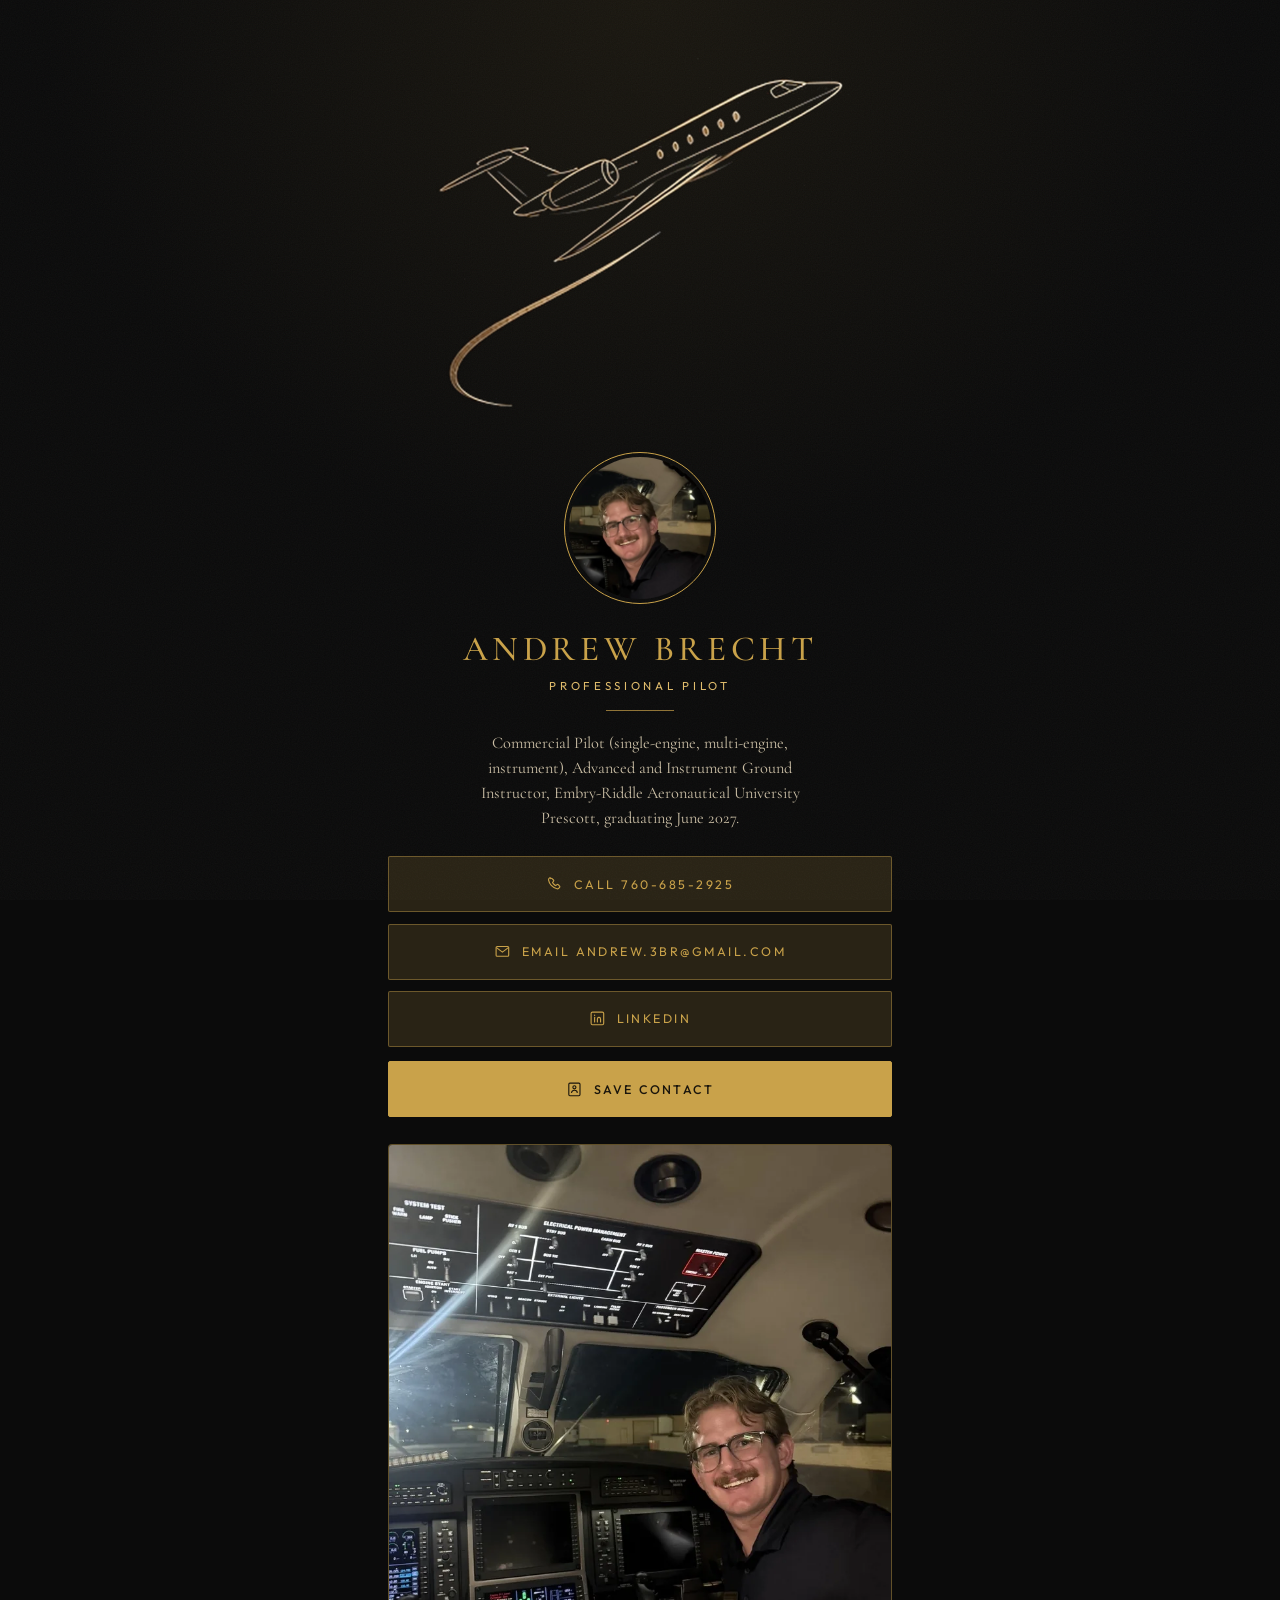
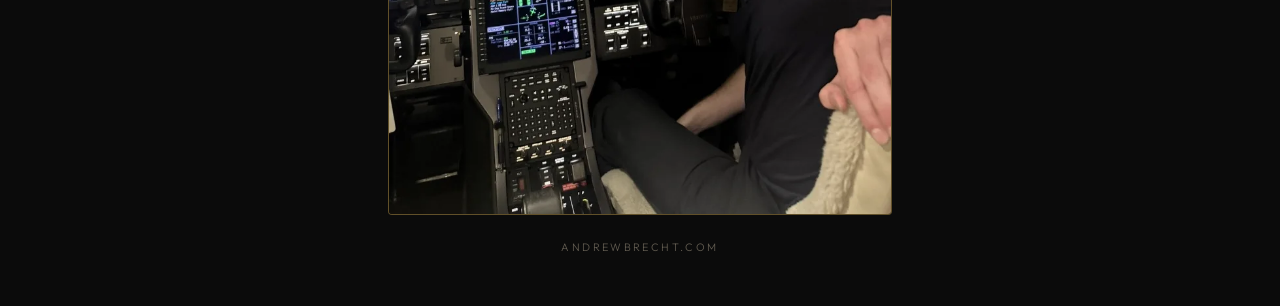
==== index.html @ b58d919c "Add site files" ====
<!DOCTYPE html>
<html lang="en">
<head>
  <meta charset="utf-8">
  <meta name="viewport" content="width=device-width, initial-scale=1, viewport-fit=cover">
  <meta name="theme-color" content="#0b0b0b">
  <meta name="color-scheme" content="dark">
  <meta name="description" content="Andrew Brecht, Professional Pilot. Call, email, or save contact.">
  <title>Andrew Brecht · Professional Pilot</title>
  <link rel="stylesheet" href="styles.css">
</head>
<body>
  <main class="page">
    <picture class="mark">
      <source type="image/webp" srcset="logo-jet-card.webp">
      <img src="logo-jet-card.png" width="1280" height="1072" alt="Business jet with a contrail">
    </picture>

    <figure class="portrait">
      <picture>
        <source type="image/webp" srcset="portrait.webp">
        <img src="portrait.jpg" alt="Andrew Brecht" width="600" height="600">
      </picture>
    </figure>

    <header class="identity">
      <h1 class="name">Andrew Brecht</h1>
      <p class="title">Professional Pilot</p>
      <hr class="rule">
    </header>

    <p class="bio">Commercial Pilot (single-engine, multi-engine, instrument), Advanced and Instrument Ground Instructor, Embry-Riddle Aeronautical University Prescott, graduating June 2027.</p>

    <ul class="actions">
      <li>
        <a class="btn" href="tel:+17606852925">
          <svg viewBox="0 0 24 24" aria-hidden="true">
            <path d="M6.8 3.7c.5-.5 1.4-.5 1.9 0l2 2c.5.5.5 1.3.1 1.8L9.4 9.2c.2.4.8 1.4 1.9 2.6 1.1 1.1 2.1 1.7 2.6 1.9l1.7-1.4c.5-.4 1.3-.4 1.8.1l2 2c.5.5.5 1.4 0 1.9l-1.3 1.3c-.6.6-1.5.9-2.4.7-2.2-.4-5.3-2-8.2-4.9S4.1 8.1 3.7 5.9c-.2-.9.1-1.8.7-2.4l1.4-1.3Z"/>
          </svg>
          Call 760-685-2925
        </a>
      </li>
      <li>
        <a class="btn" href="mailto:andrew.3br@gmail.com">
          <svg viewBox="0 0 24 24" aria-hidden="true">
            <rect x="3" y="5" width="18" height="14" rx="1.6"/>
            <path d="m4 7 8 6 8-6"/>
          </svg>
          Email andrew.3br@gmail.com
        </a>
      </li>
      <li>
        <a class="btn" href="https://www.linkedin.com/in/andrewjbrecht" target="_blank" rel="noopener noreferrer">
          <svg viewBox="0 0 24 24" aria-hidden="true">
            <rect x="3" y="3" width="18" height="18" rx="2"/>
            <circle cx="8" cy="7.5" r="0.95" fill="currentColor" stroke="none"/>
            <path d="M8 10.5V17"/>
            <path d="M12 17v-4.2c0-1.3.9-2.3 2.2-2.3 1.3 0 2.3 1 2.3 2.3V17"/>
          </svg>
          LinkedIn
        </a>
      </li>
      <li>
        <a class="btn btn-primary" href="andrew-brecht.vcf" download="andrew-brecht.vcf">
          <svg viewBox="0 0 24 24" aria-hidden="true">
            <rect x="4" y="3" width="16" height="18" rx="1.6"/>
            <circle cx="12" cy="9" r="2.2"/>
            <path d="M8 16.5c0-1.8 1.8-3.2 4-3.2s4 1.4 4 3.2"/>
          </svg>
          Save contact
        </a>
      </li>
      <!-- Download resume — add resume.pdf to this folder, then uncomment:
      <li>
        <a class="btn" href="resume.pdf">Download resume</a>
      </li>
      -->
    </ul>

    <section class="feature" aria-label="Photos of Andrew Brecht">
      <figure>
        <picture>
          <source type="image/webp" srcset="feature.webp">
          <img src="feature.jpg" alt="Andrew Brecht in the cockpit of a business jet" width="768" height="1024" loading="lazy">
        </picture>
      </figure>
    </section>

    <p class="site-foot">andrewbrecht.com</p>
  </main>
</body>
</html>
---- styles.css ----
/* Andrew Brecht — personal contact page
   Matte black + metallic gold, to match the metal business card. */

:root {
  --black: #0b0b0b;
  --black-soft: #141414;
  --gold: #c9a24a;
  --gold-bright: #e0bc6c;
  --gold-dim: rgba(201, 162, 74, 0.42);
  --gold-faint: rgba(201, 162, 74, 0.16);
  --cream: #efe6d4;
  --cream-dim: #cbbfa6;
  --ink: #1a150c;
  --serif: "Cormorant Garamond", "EB Garamond", "Palatino Linotype", Palatino, "Times New Roman", serif;
  --sans: "Outfit", "Helvetica Neue", Helvetica, Arial, sans-serif;
}

@font-face {
  font-family: "Cormorant Garamond";
  src: url("CormorantGaramond-VariableFont_wght.ttf") format("truetype");
  font-weight: 300 700;
  font-style: normal;
  font-display: swap;
}

@font-face {
  font-family: "Outfit";
  src: url("Outfit-VariableFont_wght.ttf") format("truetype");
  font-weight: 300 700;
  font-style: normal;
  font-display: swap;
}

*,
*::before,
*::after {
  box-sizing: border-box;
  margin: 0;
  padding: 0;
}

html {
  background: var(--black);
  color: var(--cream);
  -webkit-text-size-adjust: 100%;
  text-size-adjust: 100%;
}

body {
  min-height: 100dvh;
  font-family: var(--sans);
  font-weight: 300;
  background:
    radial-gradient(ellipse 80% 50% at 50% 0%, #1a1710 0%, var(--black) 58%),
    var(--black);
  color: var(--cream);
}

/* Subtle film grain so the black feels like a matte metal card, not a flat screen. */
body::before {
  content: "";
  position: fixed;
  inset: 0;
  pointer-events: none;
  z-index: 1;
  opacity: 0.045;
  background-image: url("data:image/svg+xml,%3Csvg xmlns='http://www.w3.org/2000/svg' width='180' height='180'%3E%3Cfilter id='n'%3E%3CfeTurbulence type='fractalNoise' baseFrequency='.85' numOctaves='4' stitchTiles='stitch'/%3E%3C/filter%3E%3Crect width='180' height='180' filter='url(%23n)' opacity='.9'/%3E%3C/svg%3E");
  background-size: 180px 180px;
}

.page {
  position: relative;
  z-index: 2;
  min-height: 100dvh;
  display: flex;
  flex-direction: column;
  align-items: center;
  justify-content: flex-start;
  width: 100%;
  max-width: 440px;
  margin: 0 auto;
  padding: max(1.75rem, env(safe-area-inset-top)) 1.4rem max(1.75rem, env(safe-area-inset-bottom));
}

.mark {
  width: min(100%, 340px);
  height: auto;
  display: block;
  margin: 0.15rem auto 1.15rem;
}

.mark img {
  width: 100%;
  height: auto;
  display: block;
}

.portrait {
  width: 7.75rem;
  aspect-ratio: 1;
  margin: 0.15rem auto 1.45rem;
  padding: 4px;
  border: 1px solid var(--gold);
  border-radius: 50%;
  background: transparent;
}

.portrait picture {
  display: block;
  width: 100%;
  height: 100%;
  border-radius: 50%;
}

.portrait img {
  width: 100%;
  height: 100%;
  object-fit: cover;
  object-position: center;
  border-radius: 50%;
  display: block;
  background: #161411;
}

.identity {
  text-align: center;
  margin-bottom: 1.25rem;
}

.name {
  font-family: var(--serif);
  font-weight: 500;
  font-size: clamp(1.7rem, 7.3vw, 2.2rem);
  letter-spacing: 0.13em;
  line-height: 1.05;
  color: var(--gold);
  text-transform: uppercase;
  font-variation-settings: "wght" 500;
  white-space: nowrap;
}

@media (max-width: 340px) {
  .name {
    white-space: normal;
    font-size: clamp(1.85rem, 11vw, 2.2rem);
    letter-spacing: 0.14em;
  }
}

.title {
  margin-top: 0.62rem;
  font-family: var(--sans);
  font-weight: 400;
  font-size: 0.72rem;
  letter-spacing: 0.32em;
  text-transform: uppercase;
  color: var(--gold-bright);
}

.rule {
  display: block;
  width: 4.25rem;
  height: 1px;
  margin: 1.05rem auto 0;
  background: var(--gold);
  opacity: 0.7;
  border: 0;
}

.bio {
  text-align: center;
  font-family: var(--serif);
  font-weight: 400;
  font-size: 1.02rem;
  line-height: 1.55;
  color: var(--cream-dim);
  max-width: 22.5rem;
  margin: 0 auto 1.55rem;
  font-variation-settings: "wght" 400;
}

.actions {
  list-style: none;
  width: 100%;
  display: flex;
  flex-direction: column;
  gap: 0.7rem;
}

.btn {
  display: flex;
  align-items: center;
  justify-content: center;
  gap: 0.7rem;
  width: 100%;
  min-height: 3.5rem;
  padding: 0.85rem 1rem;
  border: 1px solid var(--gold-dim);
  background: var(--gold-faint);
  color: var(--gold);
  text-decoration: none;
  font-family: var(--sans);
  font-weight: 400;
  font-size: 0.78rem;
  letter-spacing: 0.2em;
  text-transform: uppercase;
  border-radius: 2px;
  transition: background 0.2s ease, border-color 0.2s ease, color 0.2s ease;
  -webkit-tap-highlight-color: rgba(201, 162, 74, 0.2);
}

.btn svg {
  width: 1.05rem;
  height: 1.05rem;
  flex-shrink: 0;
  stroke: currentColor;
  fill: none;
  stroke-width: 1.6;
  stroke-linecap: round;
  stroke-linejoin: round;
}

.btn:hover,
.btn:focus-visible {
  background: rgba(201, 162, 74, 0.22);
  border-color: var(--gold);
  color: var(--gold-bright);
  outline: none;
}

.btn:active {
  background: rgba(201, 162, 74, 0.3);
}

.btn-primary {
  background: var(--gold);
  border-color: var(--gold);
  color: var(--ink);
  font-weight: 500;
  letter-spacing: 0.18em;
  margin-top: 0.2rem;
}

.btn-primary svg {
  stroke: currentColor;
}

.btn-primary:hover,
.btn-primary:focus-visible {
  background: var(--gold-bright);
  border-color: var(--gold-bright);
  color: var(--ink);
}

.feature {
  width: 100%;
  margin-top: 1.65rem;
}

.feature figure {
  margin: 0;
  overflow: hidden;
  border-radius: 4px;
  border: 1px solid var(--gold-dim);
  background: #161411;
}

.feature picture,
.feature img {
  width: 100%;
  height: auto;
  display: block;
}

.site-foot {
  margin-top: 1.55rem;
  font-family: var(--sans);
  font-weight: 300;
  font-size: 0.68rem;
  letter-spacing: 0.22em;
  text-transform: uppercase;
  color: rgba(203, 191, 166, 0.45);
}

@media (min-width: 600px) {
  .page {
    max-width: 420px;
    padding-top: 2.75rem;
    padding-bottom: 2.75rem;
  }
}

@media (min-width: 900px) {
  .page {
    max-width: 560px;
    padding: 3.5rem 1.75rem 3.25rem;
  }

  .mark {
    width: min(100%, 440px);
    margin-bottom: 1.4rem;
  }

  .portrait {
    width: 9.5rem;
    margin-bottom: 1.7rem;
  }
}
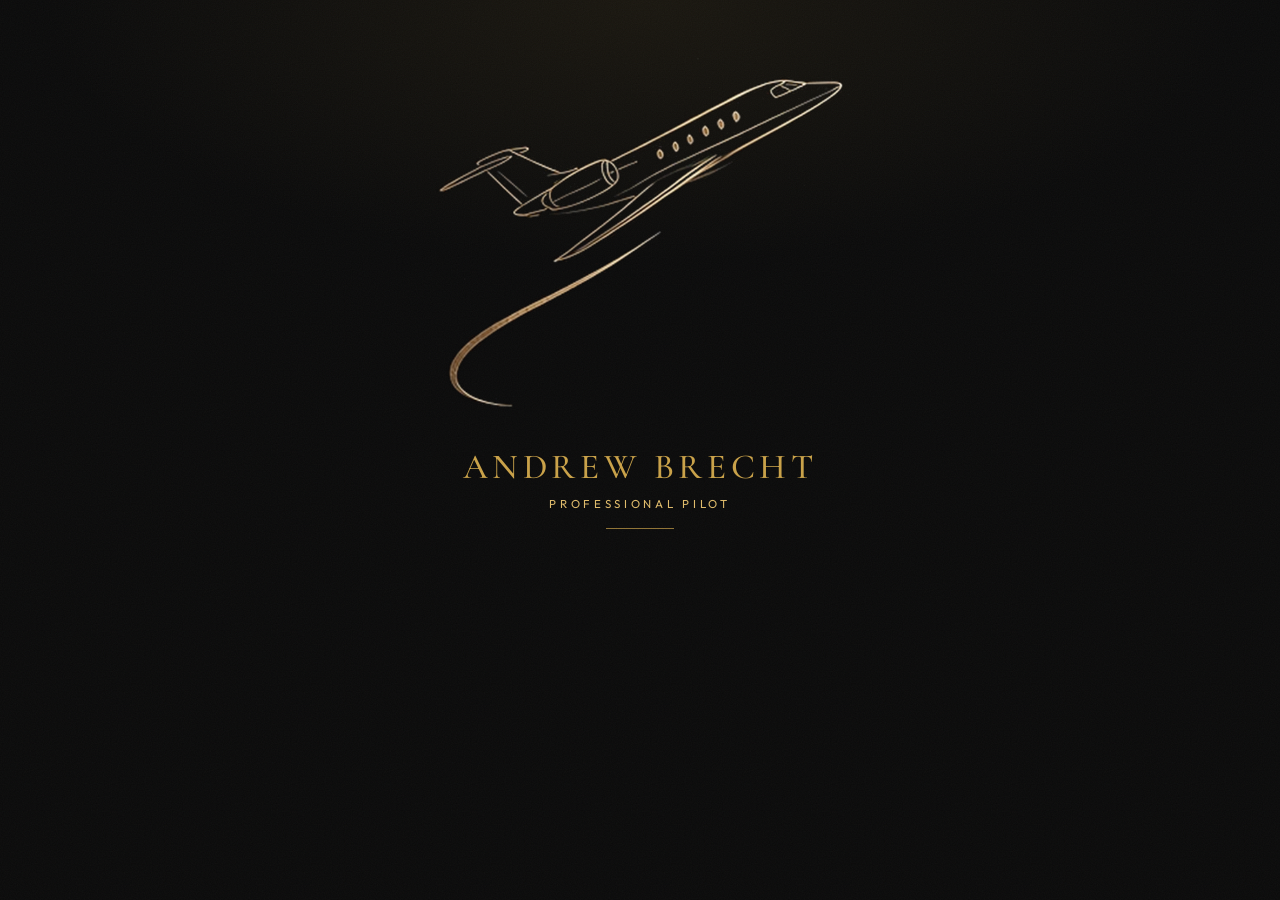
==== commit e01c4743: "Show a simple landing page at the root and keep contact details off the public homepage." ====
--- a/index.html
+++ b/index.html
@@ -5,7 +5,7 @@
   <meta name="viewport" content="width=device-width, initial-scale=1, viewport-fit=cover">
   <meta name="theme-color" content="#0b0b0b">
   <meta name="color-scheme" content="dark">
-  <meta name="description" content="Andrew Brecht, Professional Pilot. Call, email, or save contact.">
+  <meta name="description" content="Andrew Brecht, Professional Pilot.">
   <title>Andrew Brecht · Professional Pilot</title>
   <link rel="stylesheet" href="styles.css">
 </head>
@@ -16,77 +16,11 @@
       <img src="logo-jet-card.png" width="1280" height="1072" alt="Business jet with a contrail">
     </picture>
 
-    <figure class="portrait">
-      <picture>
-        <source type="image/webp" srcset="portrait.webp">
-        <img src="portrait.jpg" alt="Andrew Brecht" width="600" height="600">
-      </picture>
-    </figure>
-
     <header class="identity">
       <h1 class="name">Andrew Brecht</h1>
       <p class="title">Professional Pilot</p>
       <hr class="rule">
     </header>
-
-    <p class="bio">Commercial Pilot (single-engine, multi-engine, instrument), Advanced and Instrument Ground Instructor, Embry-Riddle Aeronautical University Prescott, graduating June 2027.</p>
-
-    <ul class="actions">
-      <li>
-        <a class="btn" href="tel:+17606852925">
-          <svg viewBox="0 0 24 24" aria-hidden="true">
-            <path d="M6.8 3.7c.5-.5 1.4-.5 1.9 0l2 2c.5.5.5 1.3.1 1.8L9.4 9.2c.2.4.8 1.4 1.9 2.6 1.1 1.1 2.1 1.7 2.6 1.9l1.7-1.4c.5-.4 1.3-.4 1.8.1l2 2c.5.5.5 1.4 0 1.9l-1.3 1.3c-.6.6-1.5.9-2.4.7-2.2-.4-5.3-2-8.2-4.9S4.1 8.1 3.7 5.9c-.2-.9.1-1.8.7-2.4l1.4-1.3Z"/>
-          </svg>
-          Call 760-685-2925
-        </a>
-      </li>
-      <li>
-        <a class="btn" href="mailto:andrew.3br@gmail.com">
-          <svg viewBox="0 0 24 24" aria-hidden="true">
-            <rect x="3" y="5" width="18" height="14" rx="1.6"/>
-            <path d="m4 7 8 6 8-6"/>
-          </svg>
-          Email andrew.3br@gmail.com
-        </a>
-      </li>
-      <li>
-        <a class="btn" href="https://www.linkedin.com/in/andrewjbrecht" target="_blank" rel="noopener noreferrer">
-          <svg viewBox="0 0 24 24" aria-hidden="true">
-            <rect x="3" y="3" width="18" height="18" rx="2"/>
-            <circle cx="8" cy="7.5" r="0.95" fill="currentColor" stroke="none"/>
-            <path d="M8 10.5V17"/>
-            <path d="M12 17v-4.2c0-1.3.9-2.3 2.2-2.3 1.3 0 2.3 1 2.3 2.3V17"/>
-          </svg>
-          LinkedIn
-        </a>
-      </li>
-      <li>
-        <a class="btn btn-primary" href="andrew-brecht.vcf" download="andrew-brecht.vcf">
-          <svg viewBox="0 0 24 24" aria-hidden="true">
-            <rect x="4" y="3" width="16" height="18" rx="1.6"/>
-            <circle cx="12" cy="9" r="2.2"/>
-            <path d="M8 16.5c0-1.8 1.8-3.2 4-3.2s4 1.4 4 3.2"/>
-          </svg>
-          Save contact
-        </a>
-      </li>
-      <!-- Download resume — add resume.pdf to this folder, then uncomment:
-      <li>
-        <a class="btn" href="resume.pdf">Download resume</a>
-      </li>
-      -->
-    </ul>
-
-    <section class="feature" aria-label="Photos of Andrew Brecht">
-      <figure>
-        <picture>
-          <source type="image/webp" srcset="feature.webp">
-          <img src="feature.jpg" alt="Andrew Brecht in the cockpit of a business jet" width="768" height="1024" loading="lazy">
-        </picture>
-      </figure>
-    </section>
-
-    <p class="site-foot">andrewbrecht.com</p>
   </main>
 </body>
 </html>
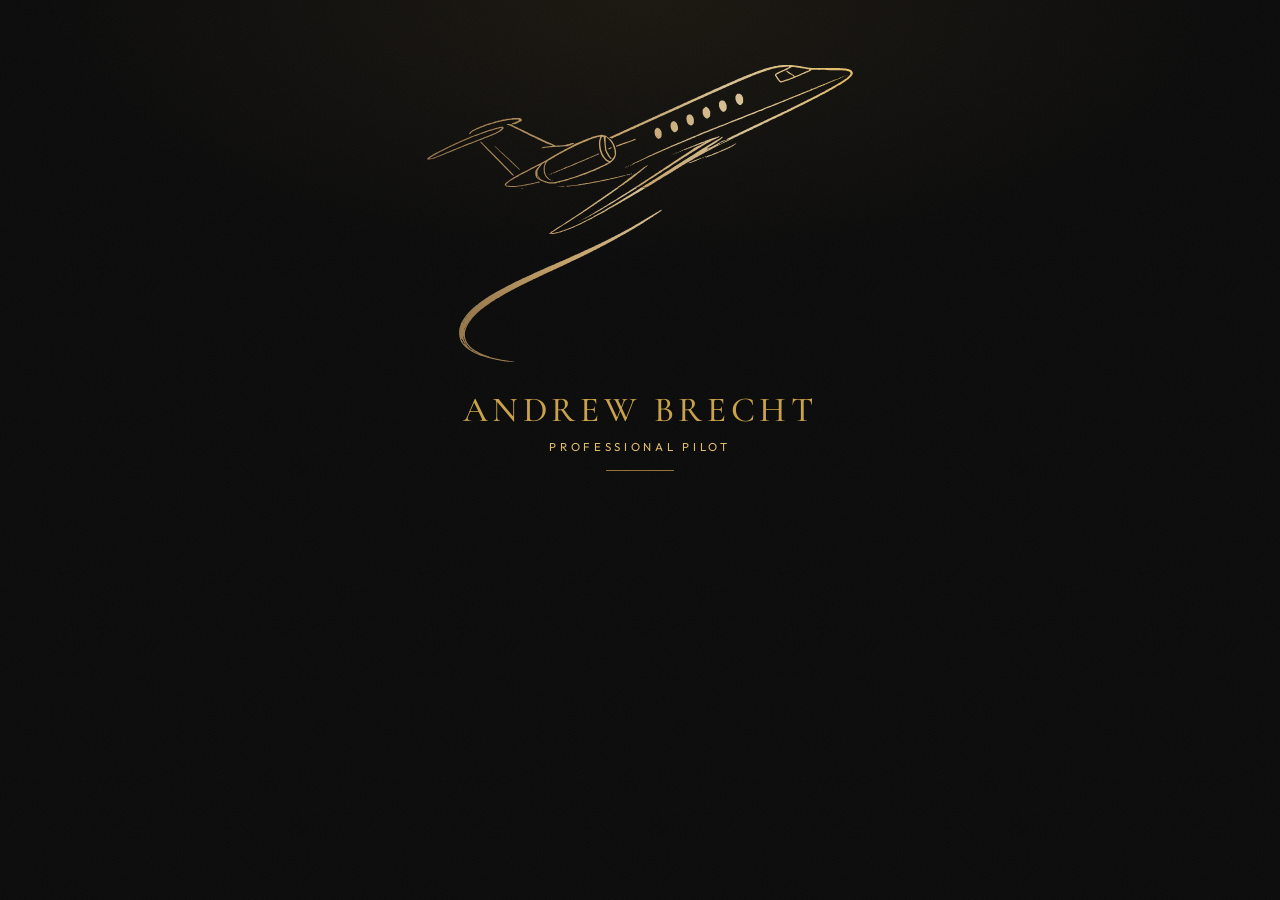
==== commit f34f791e: "Use the Tarmac Time jet as the logo on the landing and contact pages. Adds logo-jet-tarmac.svg and l" ====
--- a/index.html
+++ b/index.html
@@ -12,8 +12,8 @@
 <body>
   <main class="page">
     <picture class="mark">
-      <source type="image/webp" srcset="logo-jet-card.webp">
-      <img src="logo-jet-card.png" width="1280" height="1072" alt="Business jet with a contrail">
+      <source type="image/svg+xml" srcset="logo-jet-tarmac.svg">
+      <img src="logo-jet-tarmac.png" width="800" height="566" alt="Business jet with a contrail">
     </picture>
 
     <header class="identity">
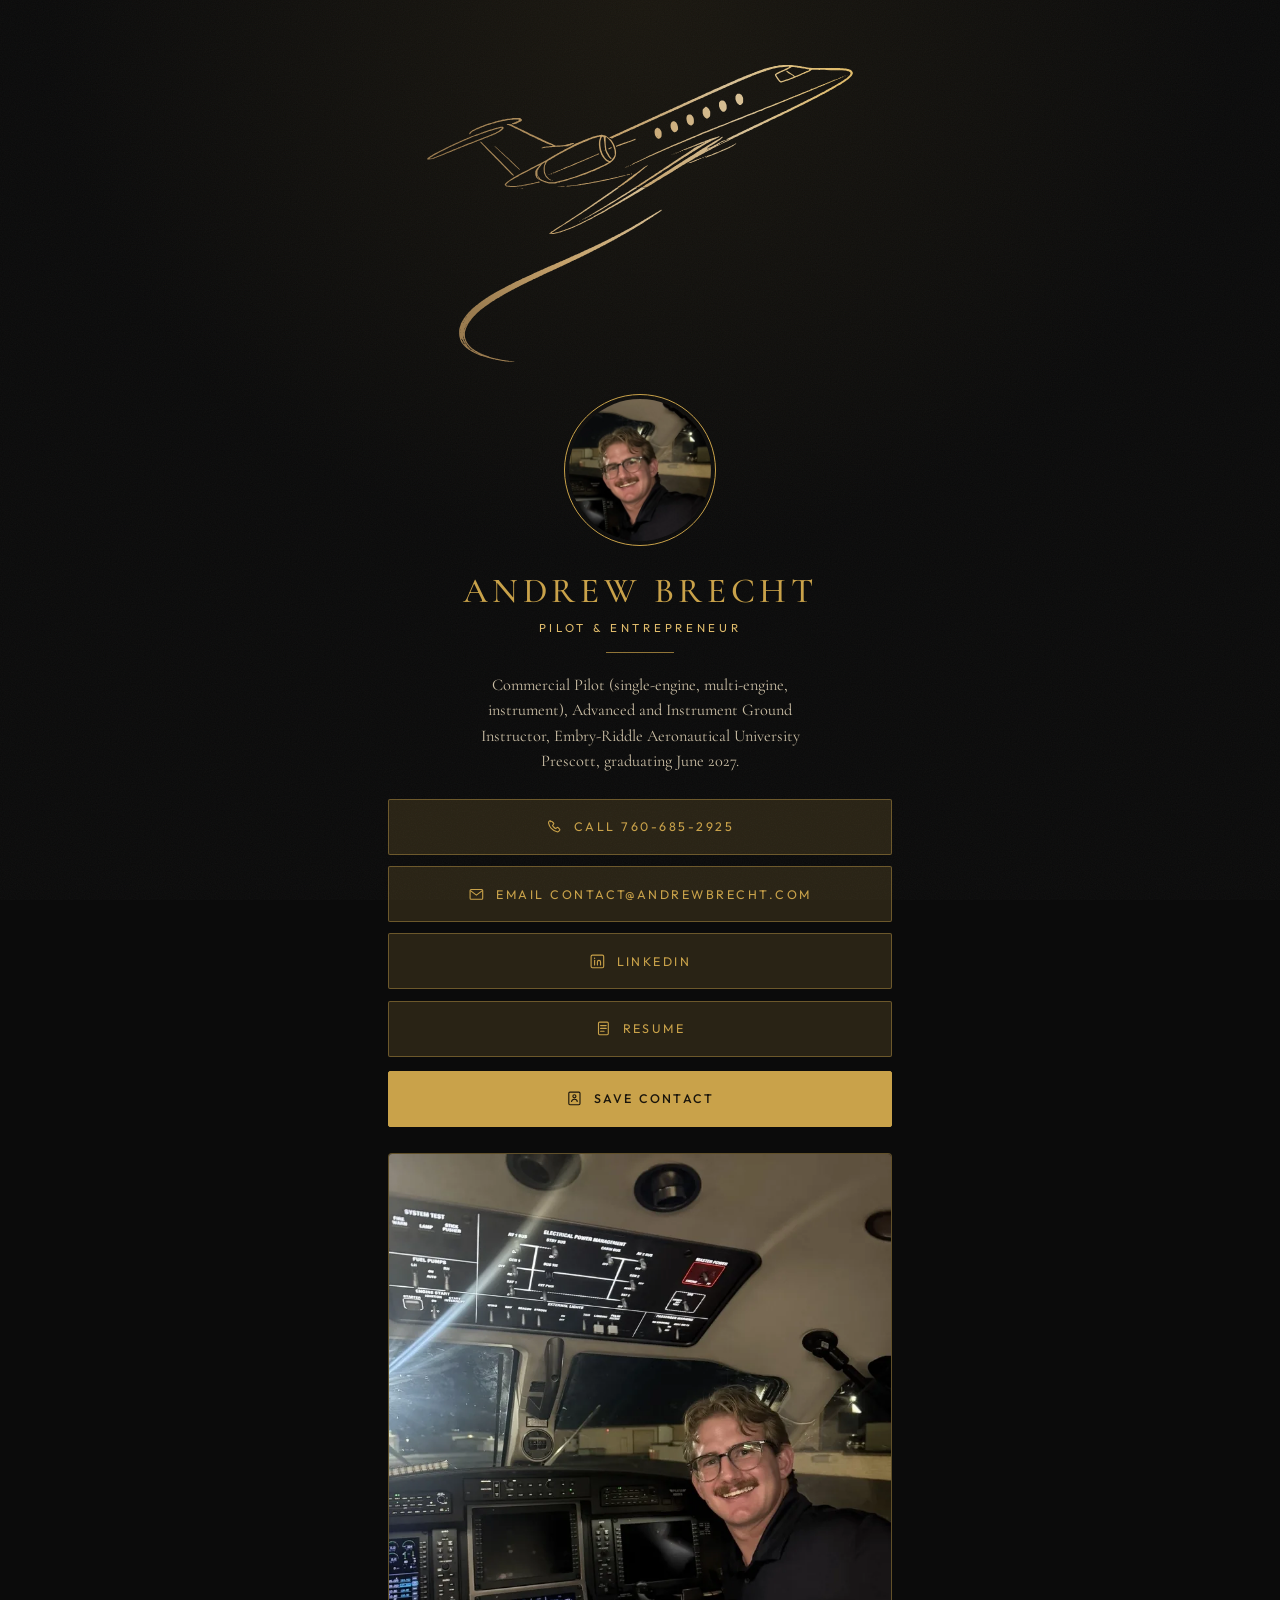
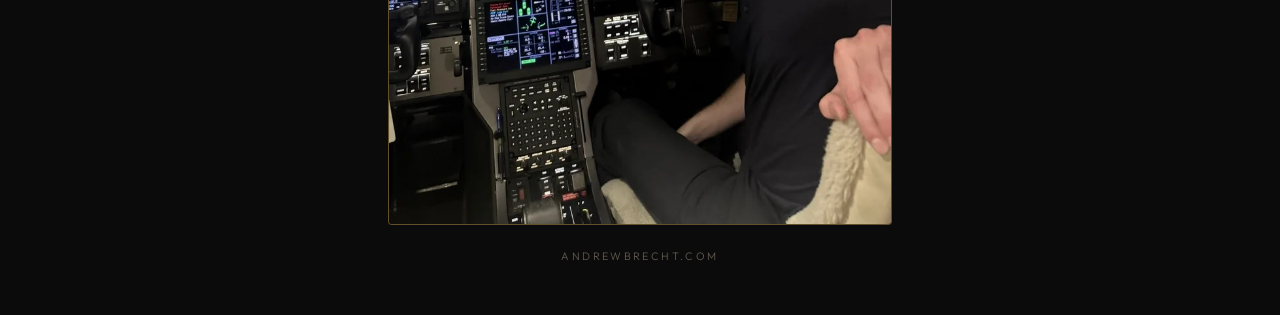
==== commit 9e3e547d: "Show bio, contact details, and a resume page on the public site. Puts the bio, call, email, LinkedIn" ====
--- a/index.html
+++ b/index.html
@@ -5,9 +5,27 @@
   <meta name="viewport" content="width=device-width, initial-scale=1, viewport-fit=cover">
   <meta name="theme-color" content="#0b0b0b">
   <meta name="color-scheme" content="dark">
-  <meta name="description" content="Andrew Brecht, Professional Pilot.">
-  <title>Andrew Brecht · Professional Pilot</title>
+  <meta name="description" content="Andrew Brecht, Pilot &amp; Entrepreneur. Commercial pilot and Advanced and Instrument Ground Instructor at Embry-Riddle Aeronautical University Prescott, Arizona.">
+  <title>Andrew Brecht · Pilot &amp; Entrepreneur</title>
+  <link rel="canonical" href="https://andrewbrecht.com/">
   <link rel="stylesheet" href="styles.css">
+  <meta property="og:type" content="website">
+  <meta property="og:url" content="https://andrewbrecht.com/">
+  <meta property="og:title" content="Andrew Brecht · Pilot &amp; Entrepreneur">
+  <meta property="og:description" content="Andrew Brecht, Pilot &amp; Entrepreneur. Commercial pilot and Advanced and Instrument Ground Instructor at Embry-Riddle Aeronautical University Prescott, Arizona.">
+  <meta property="og:image" content="https://andrewbrecht.com/logo-jet-tarmac.png">
+  <script type="application/ld+json">
+  {
+    "@context": "https://schema.org",
+    "@type": "Person",
+    "name": "Andrew Brecht",
+    "jobTitle": "Pilot & Entrepreneur",
+    "url": "https://andrewbrecht.com/",
+    "email": "contact@andrewbrecht.com",
+    "telephone": "+17606852925",
+    "sameAs": ["https://www.linkedin.com/in/andrewjbrecht"]
+  }
+  </script>
 </head>
 <body>
   <main class="page">
@@ -16,11 +34,81 @@
       <img src="logo-jet-tarmac.png" width="800" height="566" alt="Business jet with a contrail">
     </picture>
 
+    <figure class="portrait">
+      <picture>
+        <source type="image/webp" srcset="portrait.webp">
+        <img src="portrait.jpg" alt="Andrew Brecht" width="600" height="600">
+      </picture>
+    </figure>
+
     <header class="identity">
       <h1 class="name">Andrew Brecht</h1>
-      <p class="title">Professional Pilot</p>
+      <p class="title">Pilot &amp; Entrepreneur</p>
       <hr class="rule">
     </header>
+
+    <p class="bio">Commercial Pilot (single-engine, multi-engine, instrument), Advanced and Instrument Ground Instructor, Embry-Riddle Aeronautical University Prescott, graduating June 2027.</p>
+
+    <ul class="actions">
+      <li>
+        <a class="btn" href="tel:+17606852925">
+          <svg viewBox="0 0 24 24" aria-hidden="true">
+            <path d="M6.8 3.7c.5-.5 1.4-.5 1.9 0l2 2c.5.5.5 1.3.1 1.8L9.4 9.2c.2.4.8 1.4 1.9 2.6 1.1 1.1 2.1 1.7 2.6 1.9l1.7-1.4c.5-.4 1.3-.4 1.8.1l2 2c.5.5.5 1.4 0 1.9l-1.3 1.3c-.6.6-1.5.9-2.4.7-2.2-.4-5.3-2-8.2-4.9S4.1 8.1 3.7 5.9c-.2-.9.1-1.8.7-2.4l1.4-1.3Z"/>
+          </svg>
+          Call 760-685-2925
+        </a>
+      </li>
+      <li>
+        <a class="btn" href="mailto:contact@andrewbrecht.com">
+          <svg viewBox="0 0 24 24" aria-hidden="true">
+            <rect x="3" y="5" width="18" height="14" rx="1.6"/>
+            <path d="m4 7 8 6 8-6"/>
+          </svg>
+          Email contact@andrewbrecht.com
+        </a>
+      </li>
+      <li>
+        <a class="btn" href="https://www.linkedin.com/in/andrewjbrecht" target="_blank" rel="noopener noreferrer">
+          <svg viewBox="0 0 24 24" aria-hidden="true">
+            <rect x="3" y="3" width="18" height="18" rx="2"/>
+            <circle cx="8" cy="7.5" r="0.95" fill="currentColor" stroke="none"/>
+            <path d="M8 10.5V17"/>
+            <path d="M12 17v-4.2c0-1.3.9-2.3 2.2-2.3 1.3 0 2.3 1 2.3 2.3V17"/>
+          </svg>
+          LinkedIn
+        </a>
+      </li>
+      <li>
+        <a class="btn" href="/resume/">
+          <svg viewBox="0 0 24 24" aria-hidden="true">
+            <rect x="5" y="3" width="14" height="18" rx="1.6"/>
+            <path d="M8 8h8M8 12h8M8 16h5"/>
+          </svg>
+          Resume
+        </a>
+      </li>
+      <li>
+        <a class="btn btn-primary" href="andrew-brecht.vcf">
+          <svg viewBox="0 0 24 24" aria-hidden="true">
+            <rect x="4" y="3" width="16" height="18" rx="1.6"/>
+            <circle cx="12" cy="9" r="2.2"/>
+            <path d="M8 16.5c0-1.8 1.8-3.2 4-3.2s4 1.4 4 3.2"/>
+          </svg>
+          Save contact
+        </a>
+      </li>
+    </ul>
+
+    <section class="feature" aria-label="Photos of Andrew Brecht">
+      <figure>
+        <picture>
+          <source type="image/webp" srcset="feature.webp">
+          <img src="feature.jpg" alt="Andrew Brecht in the cockpit of a business jet" width="768" height="1024" loading="lazy">
+        </picture>
+      </figure>
+    </section>
+
+    <p class="site-foot">andrewbrecht.com</p>
   </main>
 </body>
 </html>
